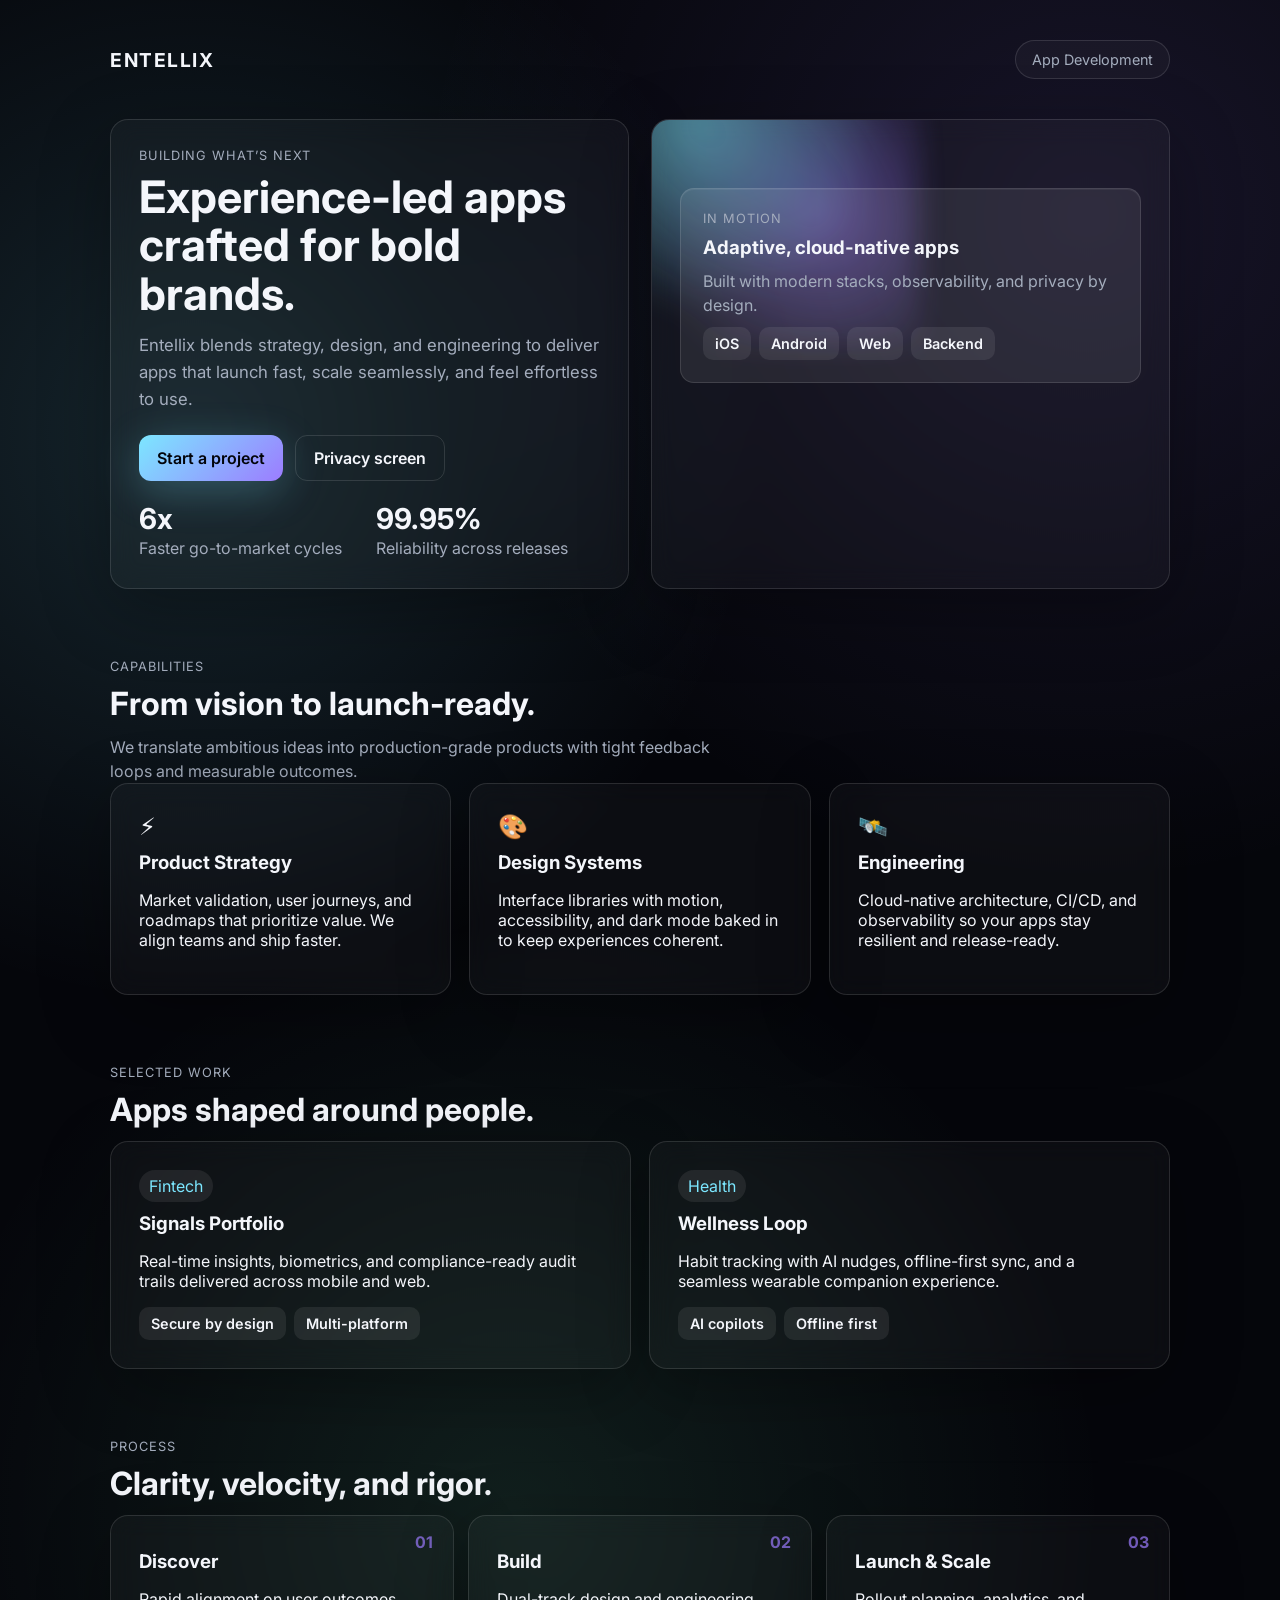
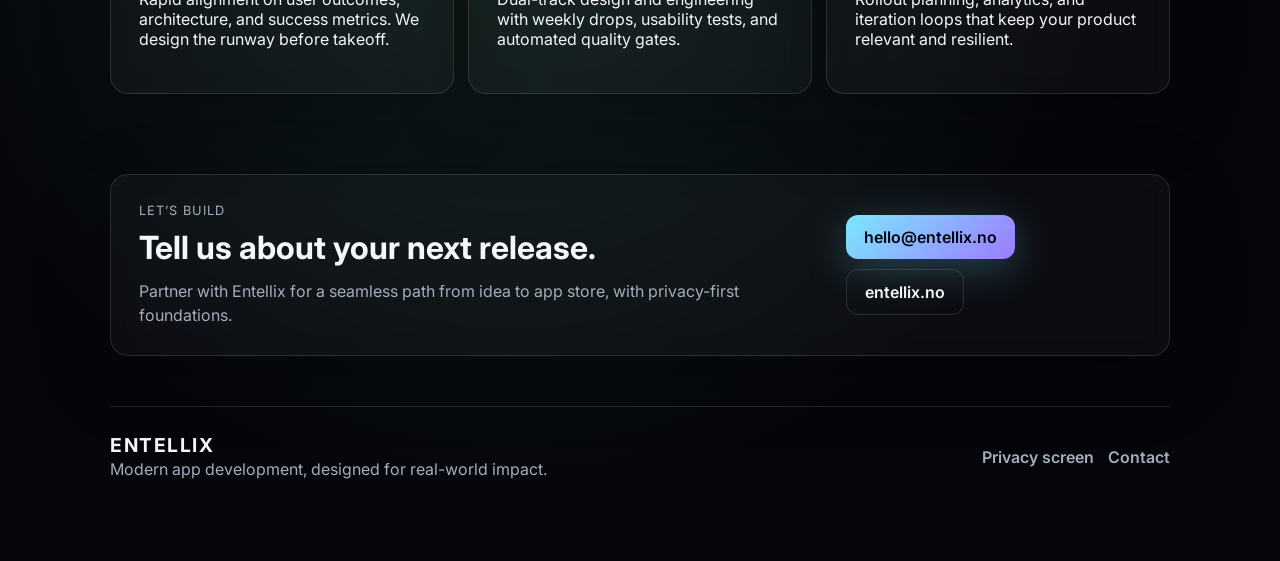
==== index.html @ 3d4aeb31 "Add Entellix landing and privacy pages" ====
<!DOCTYPE html>
<html lang="en">
<head>
  <meta charset="UTF-8" />
  <meta name="viewport" content="width=device-width, initial-scale=1.0" />
  <title>Entellix — Modern App Development</title>
  <link rel="preconnect" href="https://fonts.googleapis.com">
  <link rel="preconnect" href="https://fonts.gstatic.com" crossorigin>
  <link href="https://fonts.googleapis.com/css2?family=Inter:wght@400;500;600;700&display=swap" rel="stylesheet">
  <link rel="stylesheet" href="styles.css" />
</head>
<body>
  <div class="page-shell">
    <header class="hero">
      <nav class="nav">
        <div class="logo">Entellix</div>
        <div class="pill">App Development</div>
      </nav>
      <div class="hero-grid">
        <div class="hero-copy card">
          <p class="eyebrow">Building what’s next</p>
          <h1>Experience-led apps crafted for bold brands.</h1>
          <p class="lede">Entellix blends strategy, design, and engineering to deliver apps that launch fast, scale seamlessly, and feel effortless to use.</p>
          <div class="cta-row">
            <a class="btn primary" href="#contact">Start a project</a>
            <a class="btn ghost" href="privacy.html">Privacy screen</a>
          </div>
          <div class="stacked-metrics">
            <div>
              <span class="metric">6x</span>
              <p class="subdued">Faster go-to-market cycles</p>
            </div>
            <div>
              <span class="metric">99.95%</span>
              <p class="subdued">Reliability across releases</p>
            </div>
          </div>
        </div>
        <div class="hero-visual card">
          <div class="orb"></div>
          <div class="floating-card">
            <p class="eyebrow">In motion</p>
            <h3>Adaptive, cloud-native apps</h3>
            <p class="subdued">Built with modern stacks, observability, and privacy by design.</p>
            <div class="chips">
              <span class="chip">iOS</span>
              <span class="chip">Android</span>
              <span class="chip">Web</span>
              <span class="chip">Backend</span>
            </div>
          </div>
        </div>
      </div>
    </header>

    <section class="section" id="services">
      <div class="section-header">
        <p class="eyebrow">Capabilities</p>
        <h2>From vision to launch-ready.</h2>
        <p class="subdued">We translate ambitious ideas into production-grade products with tight feedback loops and measurable outcomes.</p>
      </div>
      <div class="grid three">
        <article class="card feature">
          <div class="icon">⚡️</div>
          <h3>Product Strategy</h3>
          <p>Market validation, user journeys, and roadmaps that prioritize value. We align teams and ship faster.</p>
        </article>
        <article class="card feature">
          <div class="icon">🎨</div>
          <h3>Design Systems</h3>
          <p>Interface libraries with motion, accessibility, and dark mode baked in to keep experiences coherent.</p>
        </article>
        <article class="card feature">
          <div class="icon">🛰️</div>
          <h3>Engineering</h3>
          <p>Cloud-native architecture, CI/CD, and observability so your apps stay resilient and release-ready.</p>
        </article>
      </div>
    </section>

    <section class="section" id="work">
      <div class="section-header">
        <p class="eyebrow">Selected work</p>
        <h2>Apps shaped around people.</h2>
      </div>
      <div class="grid two">
        <article class="card work">
          <div class="tag">Fintech</div>
          <h3>Signals Portfolio</h3>
          <p>Real-time insights, biometrics, and compliance-ready audit trails delivered across mobile and web.</p>
          <div class="pill-row">
            <span class="chip">Secure by design</span>
            <span class="chip">Multi-platform</span>
          </div>
        </article>
        <article class="card work">
          <div class="tag">Health</div>
          <h3>Wellness Loop</h3>
          <p>Habit tracking with AI nudges, offline-first sync, and a seamless wearable companion experience.</p>
          <div class="pill-row">
            <span class="chip">AI copilots</span>
            <span class="chip">Offline first</span>
          </div>
        </article>
      </div>
    </section>

    <section class="section" id="process">
      <div class="section-header">
        <p class="eyebrow">Process</p>
        <h2>Clarity, velocity, and rigor.</h2>
      </div>
      <div class="timeline">
        <div class="step card">
          <span class="step-number">01</span>
          <h3>Discover</h3>
          <p>Rapid alignment on user outcomes, architecture, and success metrics. We design the runway before takeoff.</p>
        </div>
        <div class="step card">
          <span class="step-number">02</span>
          <h3>Build</h3>
          <p>Dual-track design and engineering with weekly drops, usability tests, and automated quality gates.</p>
        </div>
        <div class="step card">
          <span class="step-number">03</span>
          <h3>Launch & Scale</h3>
          <p>Rollout planning, analytics, and iteration loops that keep your product relevant and resilient.</p>
        </div>
      </div>
    </section>

    <section class="cta" id="contact">
      <div class="card cta-card">
        <div>
          <p class="eyebrow">Let’s build</p>
          <h2>Tell us about your next release.</h2>
          <p class="subdued">Partner with Entellix for a seamless path from idea to app store, with privacy-first foundations.</p>
        </div>
        <div class="cta-actions">
          <a class="btn primary" href="mailto:hello@entellix.no">hello@entellix.no</a>
          <a class="btn ghost" href="https://entellix.no">entellix.no</a>
        </div>
      </div>
    </section>

    <footer class="footer">
      <div class="footer-meta">
        <div class="logo">Entellix</div>
        <p class="subdued">Modern app development, designed for real-world impact.</p>
      </div>
      <div class="footer-links">
        <a href="privacy.html">Privacy screen</a>
        <a href="mailto:hello@entellix.no">Contact</a>
      </div>
    </footer>
  </div>
</body>
</html>
---- styles.css ----
:root {
  --bg: #05060b;
  --panel: rgba(255, 255, 255, 0.03);
  --panel-strong: rgba(255, 255, 255, 0.08);
  --text: #f4f6fb;
  --muted: #a4adbd;
  --accent: #7ce7ff;
  --accent-2: #9c7cff;
  --border: rgba(255, 255, 255, 0.12);
  --radius: 18px;
  --shadow: 0 20px 70px rgba(0, 0, 0, 0.3);
}

* { box-sizing: border-box; }

body {
  margin: 0;
  font-family: 'Inter', system-ui, -apple-system, sans-serif;
  background: radial-gradient(circle at 15% 20%, rgba(124, 231, 255, 0.14), transparent 28%),
              radial-gradient(circle at 85% 10%, rgba(156, 124, 255, 0.12), transparent 30%),
              radial-gradient(circle at 40% 70%, rgba(124, 255, 190, 0.1), transparent 35%),
              var(--bg);
  color: var(--text);
  -webkit-font-smoothing: antialiased;
}

a { color: inherit; text-decoration: none; }

.page-shell {
  max-width: 1100px;
  margin: 0 auto;
  padding: 40px 20px 80px;
}

.nav {
  display: flex;
  align-items: center;
  justify-content: space-between;
  margin-bottom: 40px;
}

.logo {
  font-size: 1.2rem;
  font-weight: 700;
  letter-spacing: 0.08em;
  text-transform: uppercase;
}

.pill {
  padding: 10px 16px;
  border: 1px solid var(--border);
  border-radius: 999px;
  background: var(--panel);
  color: var(--muted);
  font-size: 0.9rem;
}

.hero {
  margin-bottom: 40px;
}

.hero-grid {
  display: grid;
  grid-template-columns: repeat(auto-fit, minmax(300px, 1fr));
  gap: 22px;
}

.card {
  position: relative;
  padding: 28px;
  background: var(--panel);
  border: 1px solid var(--border);
  border-radius: var(--radius);
  box-shadow: var(--shadow);
  backdrop-filter: blur(12px);
}

.eyebrow {
  letter-spacing: 0.08em;
  text-transform: uppercase;
  font-size: 0.8rem;
  color: var(--muted);
  margin: 0 0 10px;
}

h1 { font-size: 2.8rem; line-height: 1.08; margin: 0 0 14px; }
h2 { font-size: 2rem; margin: 0 0 12px; }
h3 { margin: 0 0 10px; }

.lede {
  color: var(--muted);
  font-size: 1.05rem;
  line-height: 1.6;
  margin: 0 0 22px;
}

.subdued { color: var(--muted); margin: 0; line-height: 1.5; }

.cta-row { display: flex; gap: 12px; flex-wrap: wrap; margin-bottom: 20px; }

.btn {
  padding: 12px 18px;
  border-radius: 12px;
  font-weight: 600;
  border: 1px solid var(--border);
  display: inline-flex;
  align-items: center;
  gap: 8px;
  transition: transform 0.15s ease, border 0.2s ease, box-shadow 0.2s ease;
}

.btn.primary {
  background: linear-gradient(135deg, var(--accent), var(--accent-2));
  color: #02040a;
  box-shadow: 0 10px 40px rgba(124, 231, 255, 0.25);
  border: none;
}

.btn.ghost {
  background: transparent;
  color: var(--text);
}

.btn:hover { transform: translateY(-2px); border-color: rgba(255, 255, 255, 0.25); }

.stacked-metrics { display: grid; grid-template-columns: repeat(auto-fit, minmax(140px, 1fr)); gap: 12px; }
.metric { font-size: 1.8rem; font-weight: 700; display: block; }

.hero-visual {
  min-height: 320px;
  overflow: hidden;
}

.orb {
  position: absolute;
  inset: -20% auto auto -10%;
  width: 320px;
  height: 320px;
  background: radial-gradient(circle at 30% 30%, rgba(124, 231, 255, 0.6), transparent 60%),
              radial-gradient(circle at 70% 60%, rgba(156, 124, 255, 0.5), transparent 60%);
  filter: blur(14px);
  opacity: 0.9;
}

.floating-card {
  position: relative;
  margin-top: 40px;
  padding: 22px;
  border-radius: 14px;
  background: var(--panel-strong);
  border: 1px solid var(--border);
  box-shadow: inset 0 1px 0 rgba(255, 255, 255, 0.06);
}

.chips { display: flex; flex-wrap: wrap; gap: 8px; margin-top: 10px; }
.chip {
  padding: 8px 12px;
  border-radius: 10px;
  background: rgba(255, 255, 255, 0.08);
  color: var(--text);
  font-weight: 600;
  font-size: 0.9rem;
}

.section { margin: 70px 0; }
.section-header { max-width: 640px; }

.grid {
  display: grid;
  gap: 18px;
}

.grid.two { grid-template-columns: repeat(auto-fit, minmax(280px, 1fr)); }
.grid.three { grid-template-columns: repeat(auto-fit, minmax(240px, 1fr)); }

.feature .icon { font-size: 1.5rem; margin-bottom: 10px; }

.work .tag {
  display: inline-block;
  padding: 6px 10px;
  background: rgba(255, 255, 255, 0.08);
  border-radius: 999px;
  margin-bottom: 10px;
  color: var(--accent);
}

.pill-row { display: flex; gap: 8px; flex-wrap: wrap; margin-top: 12px; }

.timeline {
  display: grid;
  gap: 14px;
  grid-template-columns: repeat(auto-fit, minmax(240px, 1fr));
}

.step { padding-top: 34px; }
.step-number {
  position: absolute;
  top: 16px;
  right: 20px;
  font-weight: 700;
  color: var(--accent-2);
  opacity: 0.7;
}

.cta {
  margin: 80px 0 50px;
}

.cta-card {
  display: flex;
  justify-content: space-between;
  gap: 16px;
  align-items: center;
}

.cta-actions { display: flex; gap: 10px; flex-wrap: wrap; }

.footer {
  padding: 26px 0 0;
  border-top: 1px solid var(--border);
  display: flex;
  justify-content: space-between;
  align-items: center;
  flex-wrap: wrap;
  gap: 14px;
}

.footer-links { display: flex; gap: 14px; }
.footer a { color: var(--muted); font-weight: 600; }
.footer a:hover { color: var(--text); }

@media (max-width: 720px) {
  h1 { font-size: 2.2rem; }
  .cta-card { flex-direction: column; align-items: flex-start; }
  .nav { margin-bottom: 20px; }
}
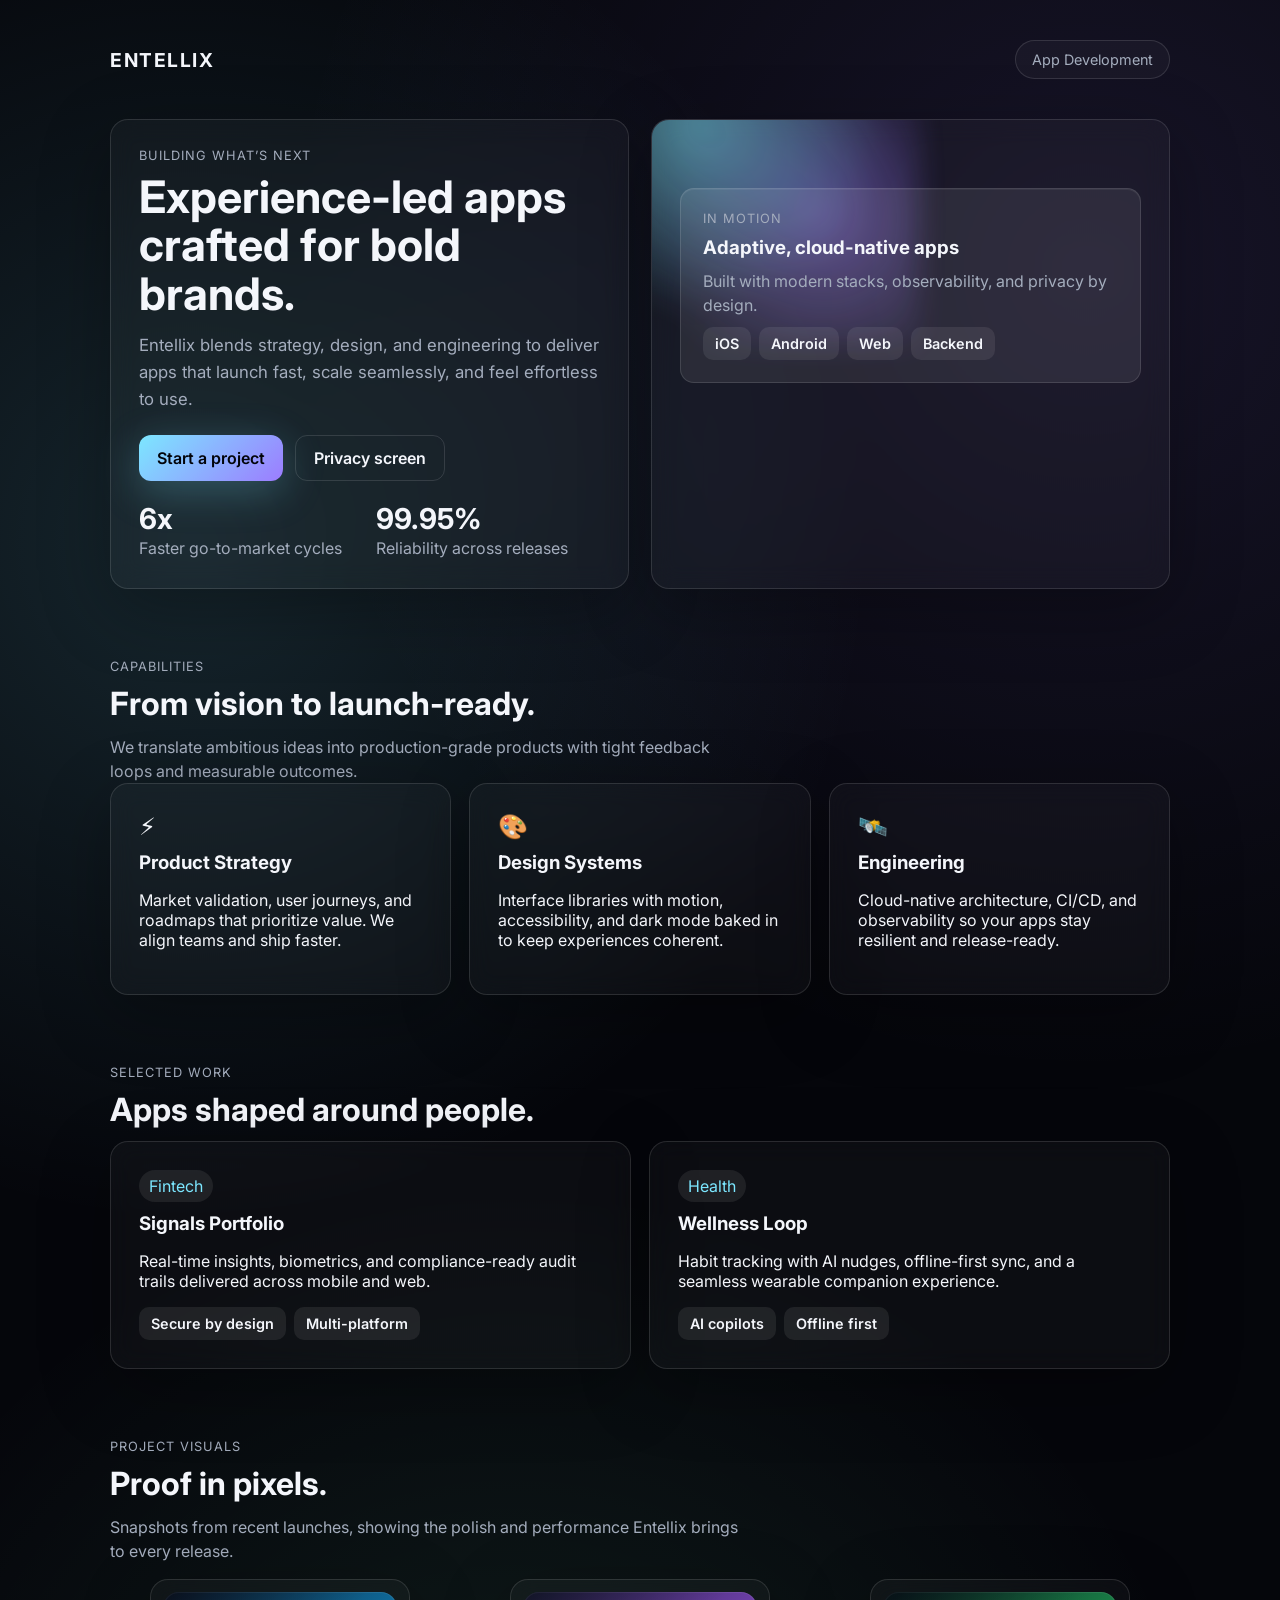
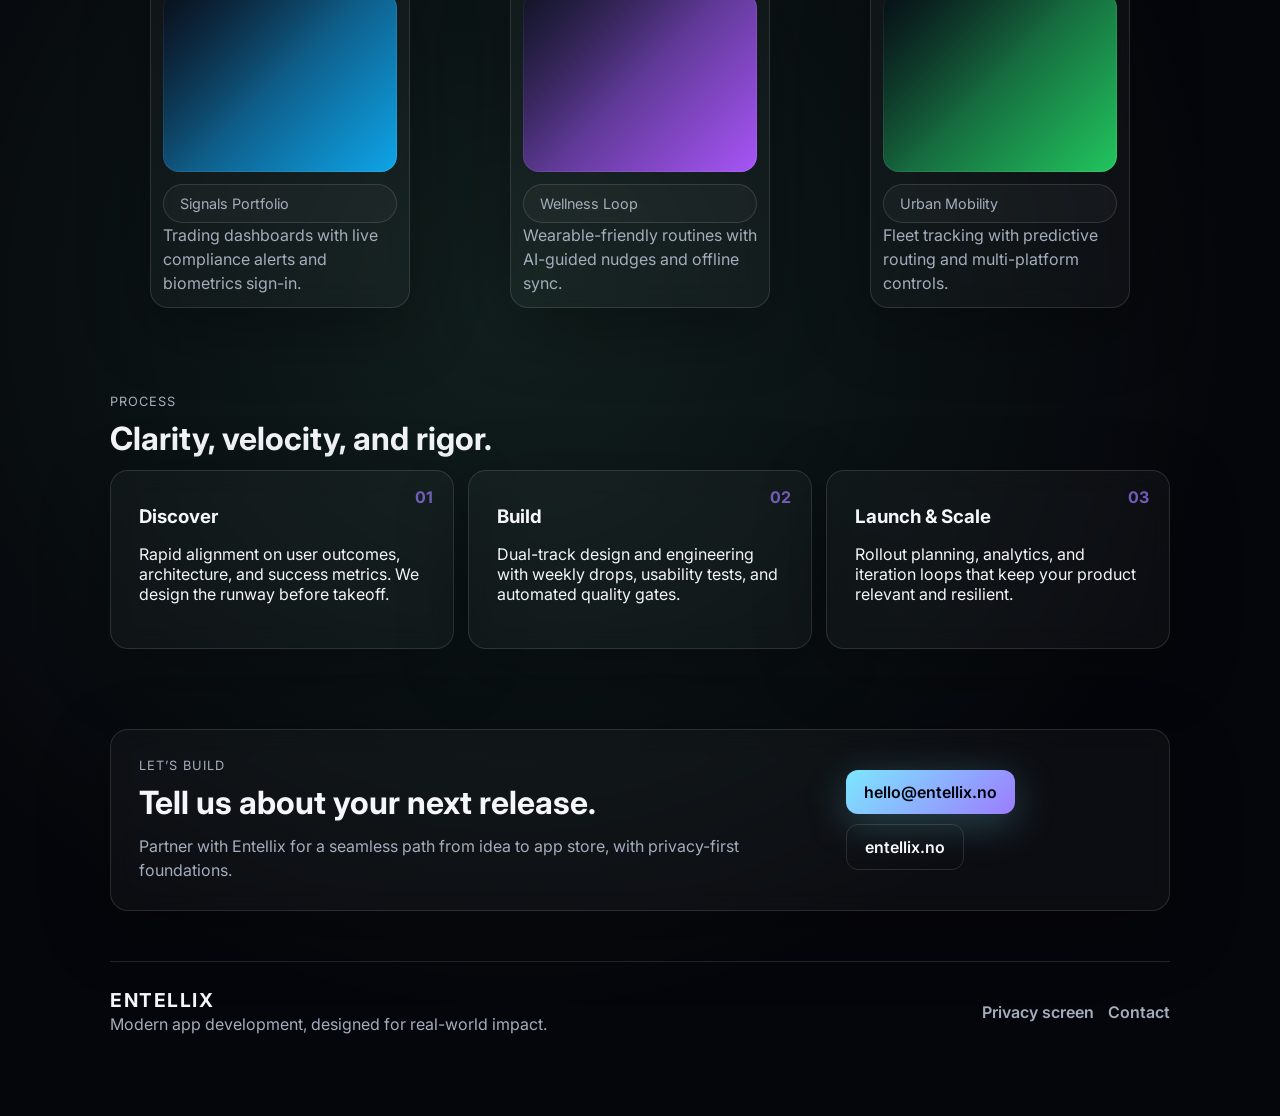
==== commit 4b29f019: "Add visual gallery for previous projects" ====
--- a/index.html
+++ b/index.html
@@ -105,6 +105,37 @@
       </div>
     </section>
 
+    <section class="section" id="gallery">
+      <div class="section-header">
+        <p class="eyebrow">Project visuals</p>
+        <h2>Proof in pixels.</h2>
+        <p class="subdued">Snapshots from recent launches, showing the polish and performance Entellix brings to every release.</p>
+      </div>
+      <div class="grid three gallery-grid">
+        <figure class="image-card card">
+          <div class="image-frame fintech"></div>
+          <figcaption>
+            <div class="pill">Signals Portfolio</div>
+            <p class="subdued">Trading dashboards with live compliance alerts and biometrics sign-in.</p>
+          </figcaption>
+        </figure>
+        <figure class="image-card card">
+          <div class="image-frame wellness"></div>
+          <figcaption>
+            <div class="pill">Wellness Loop</div>
+            <p class="subdued">Wearable-friendly routines with AI-guided nudges and offline sync.</p>
+          </figcaption>
+        </figure>
+        <figure class="image-card card">
+          <div class="image-frame mobility"></div>
+          <figcaption>
+            <div class="pill">Urban Mobility</div>
+            <p class="subdued">Fleet tracking with predictive routing and multi-platform controls.</p>
+          </figcaption>
+        </figure>
+      </div>
+    </section>
+
     <section class="section" id="process">
       <div class="section-header">
         <p class="eyebrow">Process</p>
--- a/styles.css
+++ b/styles.css
@@ -192,6 +192,46 @@
   grid-template-columns: repeat(auto-fit, minmax(240px, 1fr));
 }
 
+.gallery-grid {
+  gap: 1.25rem;
+}
+
+.image-card {
+  display: flex;
+  flex-direction: column;
+  gap: 0.75rem;
+  padding: 0.75rem;
+}
+
+.image-frame {
+  border-radius: 1rem;
+  height: 180px;
+  background-size: cover;
+  background-position: center;
+  position: relative;
+  overflow: hidden;
+  box-shadow: inset 0 0 0 1px rgba(255, 255, 255, 0.08);
+}
+
+.image-frame::after {
+  content: "";
+  position: absolute;
+  inset: 0;
+  background: linear-gradient(135deg, rgba(0, 0, 0, 0.35), transparent 50%);
+}
+
+.image-frame.fintech {
+  background-image: linear-gradient(135deg, #0f172a, #0ea5e9);
+}
+
+.image-frame.wellness {
+  background-image: linear-gradient(135deg, #1a1f3a, #a855f7);
+}
+
+.image-frame.mobility {
+  background-image: linear-gradient(135deg, #0b1722, #22c55e);
+}
+
 .step { padding-top: 34px; }
 .step-number {
   position: absolute;
